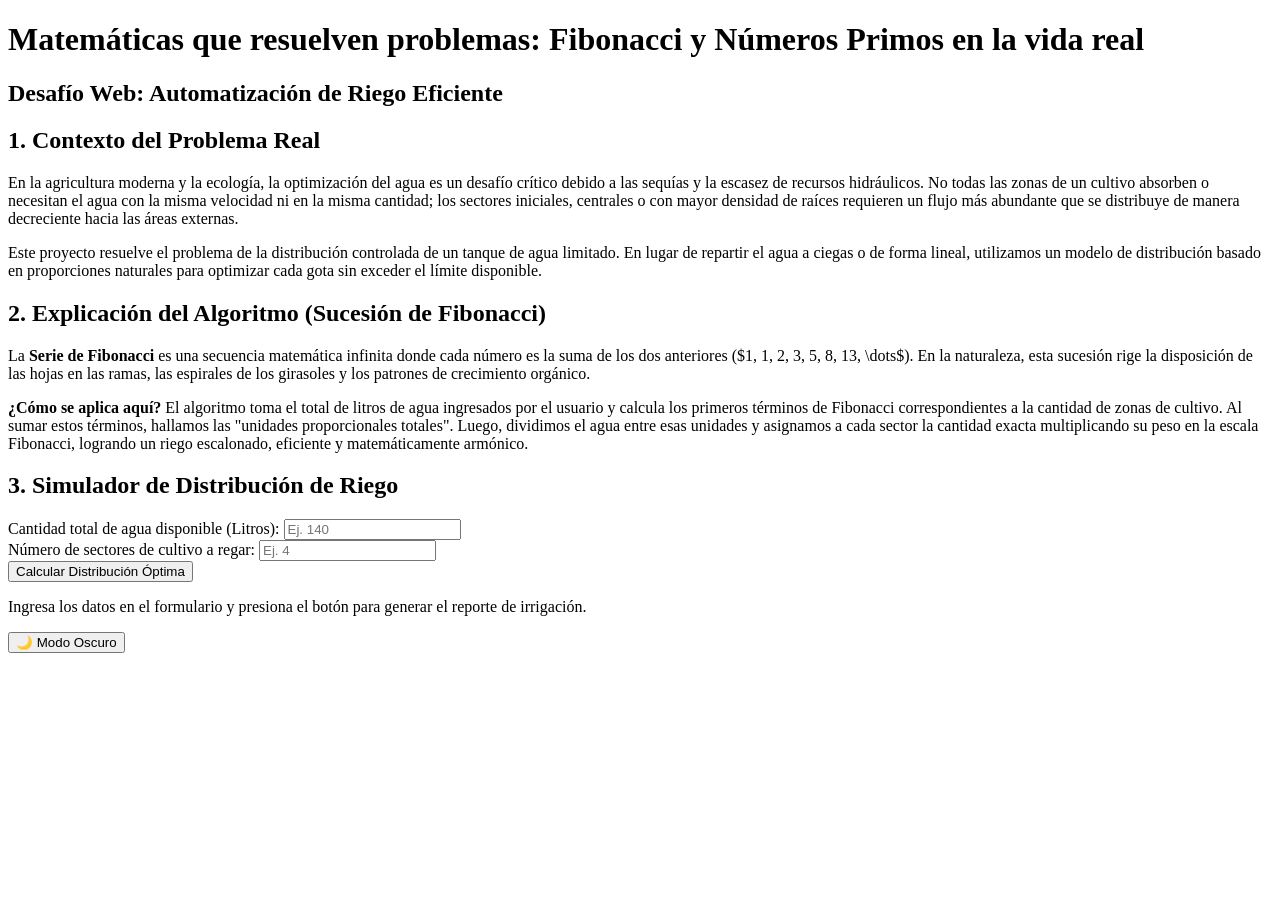
==== index.html @ 9e64b0aa "Add initial HTML structure for irrigation project" ====
<!DOCTYPE html>
<html lang="es">
<head>
    <meta charset="UTF-8">
    <meta name="viewport" content="width=device-width, initial-scale=1.0">
    <title>Matemáticas que resuelven problemas: Fibonacci en Sistemas de Riego</title>
    <link rel="stylesheet" href="estilos.css">
    <link rel="preconnect" href="https://fonts.gstatic.com">
    <link href="https://fonts.googleapis.com/css2?family=Montserrat:wght@400;600;700&family=Open+Sans:wght@400;600&display=swap" rel="stylesheet">
    
    <link rel="stylesheet" href="estilos.css">
</head>
<body>

    <header class="main-header">
        <h1>Matemáticas que resuelven problemas: Fibonacci y Números Primos en la vida real</h1>
        <h2>Desafío Web: Automatización de Riego Eficiente</h2>
    </header>

    <main class="container">
        
        <section class="card">
            <h2>1. Contexto del Problema Real</h2>
            <p>
                En la agricultura moderna y la ecología, la optimización del agua es un desafío crítico debido a las sequías y la escasez de recursos hidráulicos. No todas las zonas de un cultivo absorben o necesitan el agua con la misma velocidad ni en la misma cantidad; los sectores iniciales, centrales o con mayor densidad de raíces requieren un flujo más abundante que se distribuye de manera decreciente hacia las áreas externas.
            </p>
            <p>
                Este proyecto resuelve el problema de la distribución controlada de un tanque de agua limitado. En lugar de repartir el agua a ciegas o de forma lineal, utilizamos un modelo de distribución basado en proporciones naturales para optimizar cada gota sin exceder el límite disponible.
            </p>
        </section>

        <section class="card">
            <h2>2. Explicación del Algoritmo (Sucesión de Fibonacci)</h2>
            <p>
                La <strong>Serie de Fibonacci</strong> es una secuencia matemática infinita donde cada número es la suma de los dos anteriores ($1, 1, 2, 3, 5, 8, 13, \dots$). En la naturaleza, esta sucesión rige la disposición de las hojas en las ramas, las espirales de los girasoles y los patrones de crecimiento orgánico.
            </p>
            <p>
                <strong>¿Cómo se aplica aquí?</strong> El algoritmo toma el total de litros de agua ingresados por el usuario y calcula los primeros términos de Fibonacci correspondientes a la cantidad de zonas de cultivo. Al sumar estos términos, hallamos las "unidades proporcionales totales". Luego, dividimos el agua entre esas unidades y asignamos a cada sector la cantidad exacta multiplicando su peso en la escala Fibonacci, logrando un riego escalonado, eficiente y matemáticamente armónico.
            </p>
        </section>

        <section class="card form-section">
            <h2>3. Simulador de Distribución de Riego</h2>
            <form id="formularioRiego" onsubmit="event.preventDefault(); calcularRiego();">
                
                <div class="form-group">
                    <label for="litros">Cantidad total de agua disponible (Litros):</label>
                    <input type="number" id="litros" placeholder="Ej. 140" min="1" step="any" required>
                </div>

                <div class="form-group">
                    <label for="zonas">Número de sectores de cultivo a regar:</label>
                    <input type="number" id="zonas" placeholder="Ej. 4" min="1" required>
                </div>

                <button type="submit" class="btn-submit">Calcular Distribución Óptima</button>
            </form>
        </section>

        <section id="resultado" class="card result-section">
            <p class="placeholder-text">Ingresa los datos en el formulario y presiona el botón para generar el reporte de irrigación.</p>
        </section>

    </main>

    <script src="script.js"></script>
</body>

<button class="btn-toggle-dark" id="darkToggleBtn" onclick="alternarModoOscuro()">🌙 Modo Oscuro</button>

    <script src="script.js"></script>
</body>
</html>
</html>
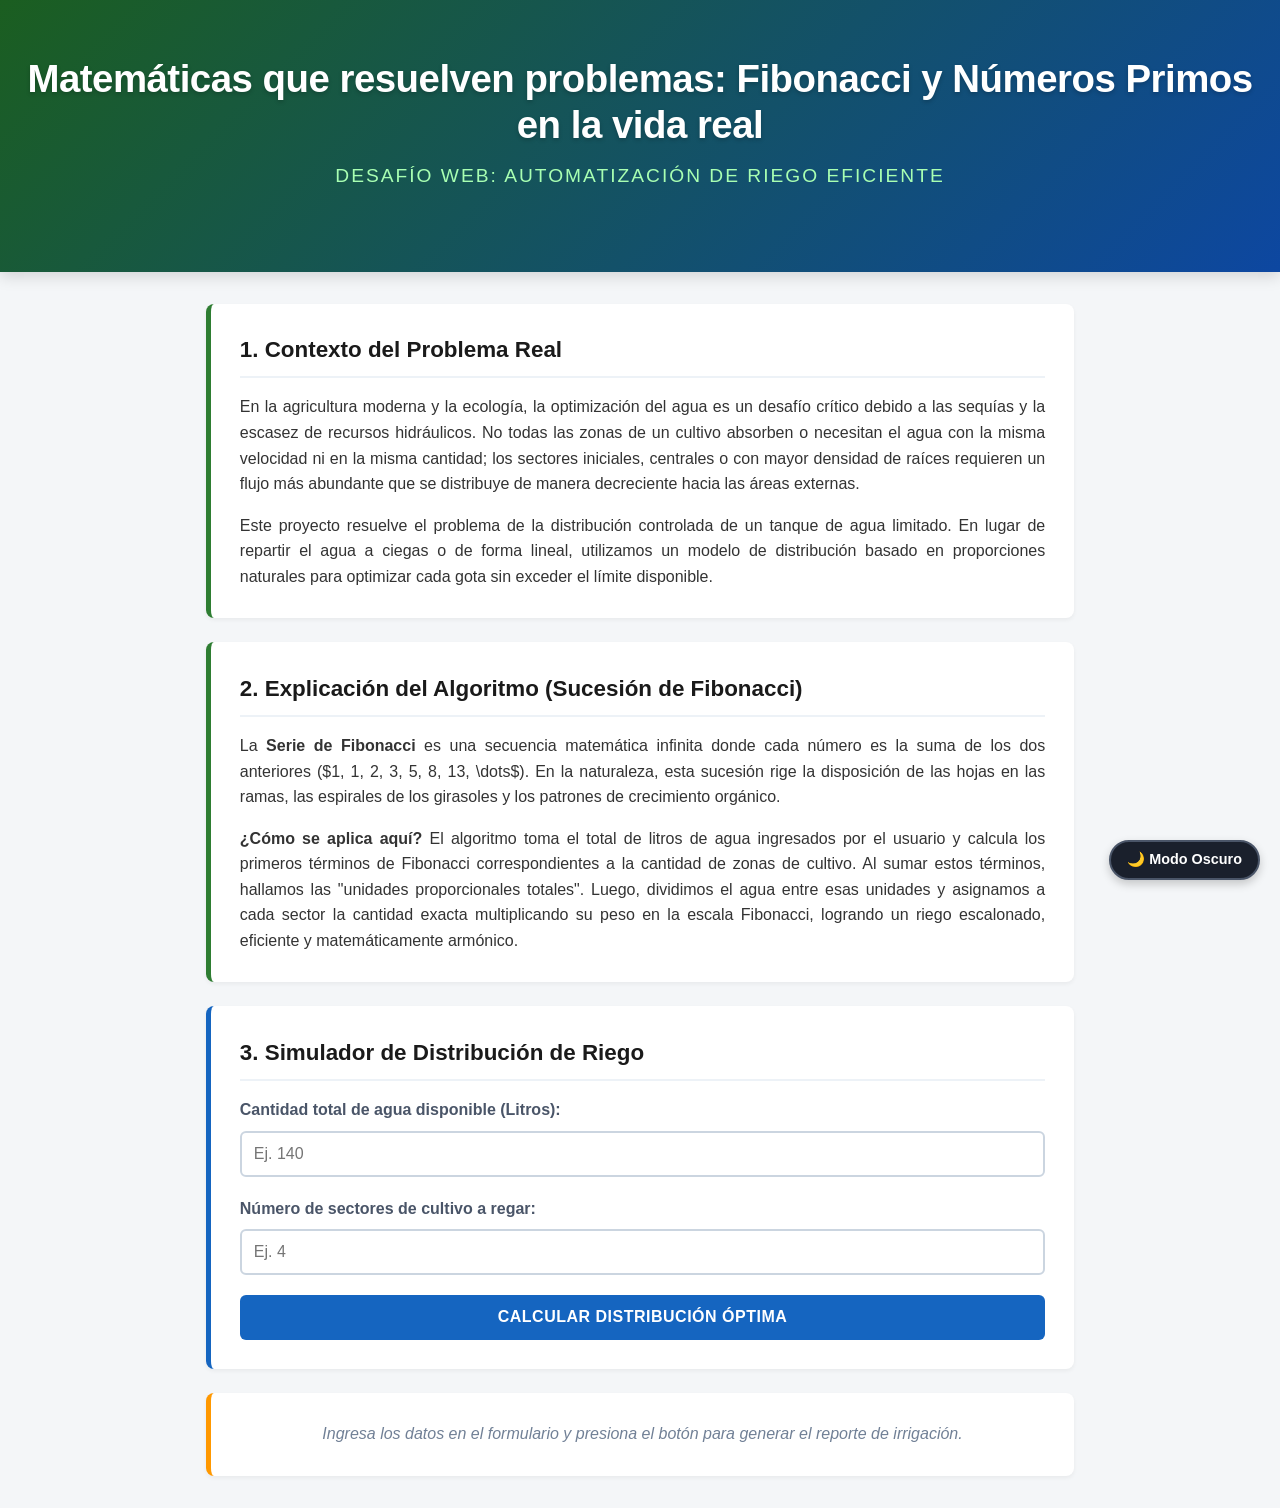
==== commit e9876a22: "Update stylesheet and script paths to include 'Css' and 'Js'" ====
--- a/index.html
+++ b/index.html
@@ -4,11 +4,11 @@
     <meta charset="UTF-8">
     <meta name="viewport" content="width=device-width, initial-scale=1.0">
     <title>Matemáticas que resuelven problemas: Fibonacci en Sistemas de Riego</title>
-    <link rel="stylesheet" href="estilos.css">
+    <link rel="stylesheet" href="Css/estilos.css">
     <link rel="preconnect" href="https://fonts.gstatic.com">
     <link href="https://fonts.googleapis.com/css2?family=Montserrat:wght@400;600;700&family=Open+Sans:wght@400;600&display=swap" rel="stylesheet">
     
-    <link rel="stylesheet" href="estilos.css">
+    <link rel="stylesheet" href="Css/estilos.css">
 </head>
 <body>
 
@@ -63,12 +63,12 @@
 
     </main>
 
-    <script src="script.js"></script>
+    <script src="Js/script.js"></script>
 </body>
 
 <button class="btn-toggle-dark" id="darkToggleBtn" onclick="alternarModoOscuro()">🌙 Modo Oscuro</button>
 
-    <script src="script.js"></script>
+    <script src="Js/script.js"></script>
 </body>
 </html>
 </html>
--- a/Css/estilos.css
+++ b/Css/estilos.css
@@ -0,0 +1,311 @@
+/*variables de diseño*/
+:root {
+    --primary-color: #2e7d32;   /*verde ecología*/
+    --secondary-color: #1565c0; /*azul agua*/
+    --background-color: #f4f6f8;/*gris claro para el fondo*/
+    --card-color: #ffffff;      /*blanco para las secciones*/
+    --text-color: #333333;      /*gris oscuro para lectura cómoda*/
+    --border-radius: 8px;       /*bordes suavizados*/
+    --transition: all 0.3s ease;
+}
+
+* {
+    margin: 0;
+    padding: 0;
+    box-sizing: border-box;
+}
+
+body {
+    font-family: 'Open Sans', sans-serif; /*tipografía limpia para el contenido*/
+    background-color: var(--background-color);
+    color: var(--text-color);
+    line-height: 1.6;
+    padding: 0;
+}
+
+/*estilos de portada*/
+.main-header {
+    background: linear-gradient(135deg, #1b5e20, #0d47a1); /*tonos más profundos de verde y azul*/
+    color: #ffffff;
+    text-align: center;
+    padding: 3.5rem 1.5rem;
+    box-shadow: 0 4px 15px rgba(0, 0, 0, 0.15);
+}
+
+.main-header h1 {
+    font-family: 'Montserrat', sans-serif; /*fuente premium para títulos*/
+    font-size: 2.4rem;
+    font-weight: 700;
+    letter-spacing: -0.5px;
+    margin-bottom: 0.8rem;
+    text-shadow: 0 2px 4px rgba(0, 0, 0, 0.2); /*sombra suave para dar relieve*/
+    line-height: 1.2;
+}
+
+.main-header h2 {
+    font-family: 'Montserrat', sans-serif;
+    font-size: 1.2rem;
+    font-weight: 400;
+    text-transform: uppercase; /*hace que el subtítulo se vea más formal*/
+    letter-spacing: 2px;       /*espaciado entre letras elegante*/
+    color: #a8ffb2;            /*un tono verde claro brillante para contrastar*/
+    margin-bottom: 1.5rem;
+}
+
+.student-info {
+    font-family: 'Open Sans', sans-serif;
+    font-size: 0.95rem;
+    background: rgba(255, 255, 255, 0.12);
+    backdrop-filter: blur(5px); /*efecto de vidrio esmerilado moderno*/
+    -webkit-backdrop-filter: blur(5px);
+    display: inline-block;
+    padding: 0.5rem 1.5rem;
+    border-radius: 30px;
+    border: 1px solid rgba(255, 255, 255, 0.2);
+}
+
+/*contenedor principal y contenedores*/
+.container {
+    max-width: 900px;
+    margin: 2rem auto;
+    padding: 0 1rem;
+    display: flex;
+    flex-direction: column;
+    gap: 1.5rem; /*Separación ordenada entre bloques*/
+}
+
+.card {
+    background-color: var(--card-color);
+    border-radius: var(--border-radius);
+    padding: 1.8rem;
+    box-shadow: 0 2px 4px rgba(0, 0, 0, 0.05);
+    border-left: 5px solid var(--primary-color);
+}
+
+/*se altera color del borde izquierdo para diferenciar la sección de cálculo*/
+.form-section {
+    border-left-color: var(--secondary-color);
+}
+
+.card h2 {
+    color: #1a1a1a;
+    font-size: 1.4rem;
+    margin-bottom: 1rem;
+    border-bottom: 2px solid #edf2f7;
+    padding-bottom: 0.5rem;
+}
+
+.card p {
+    margin-bottom: 1rem;
+    text-align: justify;
+}
+
+.card p:last-child {
+    margin-bottom: 0;
+}
+
+/*formularios de entrada*/
+.form-group {
+    margin-bottom: 1.2rem;
+    display: flex;
+    flex-direction: column;
+    gap: 0.5rem;
+}
+
+.form-group label {
+    font-weight: 600;
+    color: #4a5568;
+}
+
+.form-group input {
+    width: 100%;
+    padding: 0.75rem;
+    border: 2px solid #cbd5e0;
+    border-radius: 6px;
+    font-size: 1rem;
+    transition: var(--transition);
+}
+
+.form-group input:focus {
+    outline: none;
+    border-color: var(--secondary-color);
+    box-shadow: 0 0 0 3px rgba(21, 101, 192, 0.2);
+}
+
+/*boton de ejecucion*/
+.btn-submit {
+    background-color: var(--secondary-color);
+    color: #ffffff;
+    border: none;
+    padding: 0.85rem 1.5rem;
+    font-size: 1rem;
+    font-weight: 600;
+    border-radius: 6px;
+    cursor: pointer;
+    width: 100%;
+    transition: var(--transition);
+    text-transform: uppercase;
+    letter-spacing: 0.5px;
+}
+
+.btn-submit:hover {
+    background-color: #0d47a1;
+    transform: translateY(-1px);
+    box-shadow: 0 4px 6px rgba(0, 0, 0, 0.15);
+}
+
+.btn-submit:active {
+    transform: translateY(0);
+}
+
+/*area de resultados (tabla dinámica)*/
+.result-section {
+    border-left-color: #ff9800; /*naranja para resaltar el resultado*/
+    transition: var(--transition);
+}
+
+.placeholder-text {
+    color: #718096;
+    font-style: italic;
+    text-align: center !important;
+}
+
+/*estilos de creacion de tablas JS*/
+table {
+    width: 100%;
+    border-collapse: collapse;
+    margin-top: 1rem;
+    margin-bottom: 1rem;
+    background-color: #ffffff;
+}
+
+th, td {
+    padding: 0.75rem 1rem;
+    border: 1px solid #e2e8f0;
+}
+
+th {
+    background-color: #f7fafc;
+    color: #4a5568;
+    font-weight: 600;
+}
+
+tr:nth-child(even) {
+    background-color: #f8fafc;
+}
+
+/*diseño responsivo*/
+/*Pantallas medianas (Tablets) y pequeñas (Celulares)*/
+@media (max-width: 768px) {
+    .main-header {
+        padding: 2rem 1rem;
+    }
+
+    .main-header h1 {
+        font-size: 1.6rem;
+    }
+
+    .main-header h2 {
+        font-size: 1.1rem;
+    }
+
+    .container {
+        margin: 1rem auto;
+        gap: 1rem;
+    }
+
+    .card {
+        padding: 1.2rem;
+    }
+
+    th, td {
+        padding: 0.6rem;
+        font-size: 0.9rem;
+    }
+}
+
+@media (max-width: 480px) {
+    .project-links {
+        flex-direction: column;
+        gap: 0.5rem;
+    }
+    
+    .footer-link {
+        width: 100%;
+    }
+}
+
+/*estilos del modo oscuro*/
+/*definimos las variables para el modo oscuro*/
+body.dark-mode {
+    --background-color: #121212; /*fondo general oscuro*/
+    --card-color: #1e1e1e;       /*fondo de las tarjetas gris oscuro*/
+    --text-color: #e0e0e0;       /*texto claro para lectura cómoda*/
+}
+
+/*ajustes específicos para elementos en modo oscuro*/
+body.dark-mode .card h2 {
+    color: #ffffff;
+    border-bottom: 2px solid #333333;
+}
+
+body.dark-mode th {
+    background-color: #2d2d2d;
+    color: #ffffff;
+    border-color: #444444;
+}
+
+body.dark-mode td {
+    border-color: #444444;
+}
+
+body.dark-mode tr:nth-child(even) {
+    background-color: #1e1e1e;
+}
+
+body.dark-mode tr:nth-child(odd) {
+    background-color: #2e2e2e;
+}
+
+body.dark-mode .form-group label {
+    color: #a0aec0;
+}
+
+body.dark-mode .form-group input {
+    background-color: #2d2d2d;
+    border-color: #444444;
+    color: #8f8e8e;
+}
+
+body.dark-mode .placeholder-text {
+    color: #ffffff;
+}
+
+/*botón flotante para cambiar de modo*/
+.btn-toggle-dark {
+    position: fixed;
+    bottom: 20px;
+    right: 20px;
+    background-color: #1a202c;
+    color: #ffffff;
+    border: 2px solid #4a5568;
+    padding: 0.6rem 1rem;
+    font-size: 0.9rem;
+    font-weight: 600;
+    border-radius: 30px;
+    cursor: pointer;
+    box-shadow: 0 4px 10px rgba(0, 0, 0, 0.2);
+    transition: var(--transition);
+    z-index: 1000; /* Asegura que siempre esté por encima */
+}
+
+/*cambia el diseño del botón cuando ya está en modo oscuro*/
+body.dark-mode .btn-toggle-dark {
+    background-color: #ffffff;
+    color: #1a202c;
+    border-color: #ffffff;
+}
+
+.btn-toggle-dark:hover {
+    transform: scale(1.05);
+  }
--- a/Css/estilos.css
+++ b/Css/estilos.css
@@ -0,0 +1,311 @@
+/*variables de diseño*/
+:root {
+    --primary-color: #2e7d32;   /*verde ecología*/
+    --secondary-color: #1565c0; /*azul agua*/
+    --background-color: #f4f6f8;/*gris claro para el fondo*/
+    --card-color: #ffffff;      /*blanco para las secciones*/
+    --text-color: #333333;      /*gris oscuro para lectura cómoda*/
+    --border-radius: 8px;       /*bordes suavizados*/
+    --transition: all 0.3s ease;
+}
+
+* {
+    margin: 0;
+    padding: 0;
+    box-sizing: border-box;
+}
+
+body {
+    font-family: 'Open Sans', sans-serif; /*tipografía limpia para el contenido*/
+    background-color: var(--background-color);
+    color: var(--text-color);
+    line-height: 1.6;
+    padding: 0;
+}
+
+/*estilos de portada*/
+.main-header {
+    background: linear-gradient(135deg, #1b5e20, #0d47a1); /*tonos más profundos de verde y azul*/
+    color: #ffffff;
+    text-align: center;
+    padding: 3.5rem 1.5rem;
+    box-shadow: 0 4px 15px rgba(0, 0, 0, 0.15);
+}
+
+.main-header h1 {
+    font-family: 'Montserrat', sans-serif; /*fuente premium para títulos*/
+    font-size: 2.4rem;
+    font-weight: 700;
+    letter-spacing: -0.5px;
+    margin-bottom: 0.8rem;
+    text-shadow: 0 2px 4px rgba(0, 0, 0, 0.2); /*sombra suave para dar relieve*/
+    line-height: 1.2;
+}
+
+.main-header h2 {
+    font-family: 'Montserrat', sans-serif;
+    font-size: 1.2rem;
+    font-weight: 400;
+    text-transform: uppercase; /*hace que el subtítulo se vea más formal*/
+    letter-spacing: 2px;       /*espaciado entre letras elegante*/
+    color: #a8ffb2;            /*un tono verde claro brillante para contrastar*/
+    margin-bottom: 1.5rem;
+}
+
+.student-info {
+    font-family: 'Open Sans', sans-serif;
+    font-size: 0.95rem;
+    background: rgba(255, 255, 255, 0.12);
+    backdrop-filter: blur(5px); /*efecto de vidrio esmerilado moderno*/
+    -webkit-backdrop-filter: blur(5px);
+    display: inline-block;
+    padding: 0.5rem 1.5rem;
+    border-radius: 30px;
+    border: 1px solid rgba(255, 255, 255, 0.2);
+}
+
+/*contenedor principal y contenedores*/
+.container {
+    max-width: 900px;
+    margin: 2rem auto;
+    padding: 0 1rem;
+    display: flex;
+    flex-direction: column;
+    gap: 1.5rem; /*Separación ordenada entre bloques*/
+}
+
+.card {
+    background-color: var(--card-color);
+    border-radius: var(--border-radius);
+    padding: 1.8rem;
+    box-shadow: 0 2px 4px rgba(0, 0, 0, 0.05);
+    border-left: 5px solid var(--primary-color);
+}
+
+/*se altera color del borde izquierdo para diferenciar la sección de cálculo*/
+.form-section {
+    border-left-color: var(--secondary-color);
+}
+
+.card h2 {
+    color: #1a1a1a;
+    font-size: 1.4rem;
+    margin-bottom: 1rem;
+    border-bottom: 2px solid #edf2f7;
+    padding-bottom: 0.5rem;
+}
+
+.card p {
+    margin-bottom: 1rem;
+    text-align: justify;
+}
+
+.card p:last-child {
+    margin-bottom: 0;
+}
+
+/*formularios de entrada*/
+.form-group {
+    margin-bottom: 1.2rem;
+    display: flex;
+    flex-direction: column;
+    gap: 0.5rem;
+}
+
+.form-group label {
+    font-weight: 600;
+    color: #4a5568;
+}
+
+.form-group input {
+    width: 100%;
+    padding: 0.75rem;
+    border: 2px solid #cbd5e0;
+    border-radius: 6px;
+    font-size: 1rem;
+    transition: var(--transition);
+}
+
+.form-group input:focus {
+    outline: none;
+    border-color: var(--secondary-color);
+    box-shadow: 0 0 0 3px rgba(21, 101, 192, 0.2);
+}
+
+/*boton de ejecucion*/
+.btn-submit {
+    background-color: var(--secondary-color);
+    color: #ffffff;
+    border: none;
+    padding: 0.85rem 1.5rem;
+    font-size: 1rem;
+    font-weight: 600;
+    border-radius: 6px;
+    cursor: pointer;
+    width: 100%;
+    transition: var(--transition);
+    text-transform: uppercase;
+    letter-spacing: 0.5px;
+}
+
+.btn-submit:hover {
+    background-color: #0d47a1;
+    transform: translateY(-1px);
+    box-shadow: 0 4px 6px rgba(0, 0, 0, 0.15);
+}
+
+.btn-submit:active {
+    transform: translateY(0);
+}
+
+/*area de resultados (tabla dinámica)*/
+.result-section {
+    border-left-color: #ff9800; /*naranja para resaltar el resultado*/
+    transition: var(--transition);
+}
+
+.placeholder-text {
+    color: #718096;
+    font-style: italic;
+    text-align: center !important;
+}
+
+/*estilos de creacion de tablas JS*/
+table {
+    width: 100%;
+    border-collapse: collapse;
+    margin-top: 1rem;
+    margin-bottom: 1rem;
+    background-color: #ffffff;
+}
+
+th, td {
+    padding: 0.75rem 1rem;
+    border: 1px solid #e2e8f0;
+}
+
+th {
+    background-color: #f7fafc;
+    color: #4a5568;
+    font-weight: 600;
+}
+
+tr:nth-child(even) {
+    background-color: #f8fafc;
+}
+
+/*diseño responsivo*/
+/*Pantallas medianas (Tablets) y pequeñas (Celulares)*/
+@media (max-width: 768px) {
+    .main-header {
+        padding: 2rem 1rem;
+    }
+
+    .main-header h1 {
+        font-size: 1.6rem;
+    }
+
+    .main-header h2 {
+        font-size: 1.1rem;
+    }
+
+    .container {
+        margin: 1rem auto;
+        gap: 1rem;
+    }
+
+    .card {
+        padding: 1.2rem;
+    }
+
+    th, td {
+        padding: 0.6rem;
+        font-size: 0.9rem;
+    }
+}
+
+@media (max-width: 480px) {
+    .project-links {
+        flex-direction: column;
+        gap: 0.5rem;
+    }
+    
+    .footer-link {
+        width: 100%;
+    }
+}
+
+/*estilos del modo oscuro*/
+/*definimos las variables para el modo oscuro*/
+body.dark-mode {
+    --background-color: #121212; /*fondo general oscuro*/
+    --card-color: #1e1e1e;       /*fondo de las tarjetas gris oscuro*/
+    --text-color: #e0e0e0;       /*texto claro para lectura cómoda*/
+}
+
+/*ajustes específicos para elementos en modo oscuro*/
+body.dark-mode .card h2 {
+    color: #ffffff;
+    border-bottom: 2px solid #333333;
+}
+
+body.dark-mode th {
+    background-color: #2d2d2d;
+    color: #ffffff;
+    border-color: #444444;
+}
+
+body.dark-mode td {
+    border-color: #444444;
+}
+
+body.dark-mode tr:nth-child(even) {
+    background-color: #1e1e1e;
+}
+
+body.dark-mode tr:nth-child(odd) {
+    background-color: #2e2e2e;
+}
+
+body.dark-mode .form-group label {
+    color: #a0aec0;
+}
+
+body.dark-mode .form-group input {
+    background-color: #2d2d2d;
+    border-color: #444444;
+    color: #8f8e8e;
+}
+
+body.dark-mode .placeholder-text {
+    color: #ffffff;
+}
+
+/*botón flotante para cambiar de modo*/
+.btn-toggle-dark {
+    position: fixed;
+    bottom: 20px;
+    right: 20px;
+    background-color: #1a202c;
+    color: #ffffff;
+    border: 2px solid #4a5568;
+    padding: 0.6rem 1rem;
+    font-size: 0.9rem;
+    font-weight: 600;
+    border-radius: 30px;
+    cursor: pointer;
+    box-shadow: 0 4px 10px rgba(0, 0, 0, 0.2);
+    transition: var(--transition);
+    z-index: 1000; /* Asegura que siempre esté por encima */
+}
+
+/*cambia el diseño del botón cuando ya está en modo oscuro*/
+body.dark-mode .btn-toggle-dark {
+    background-color: #ffffff;
+    color: #1a202c;
+    border-color: #ffffff;
+}
+
+.btn-toggle-dark:hover {
+    transform: scale(1.05);
+  }
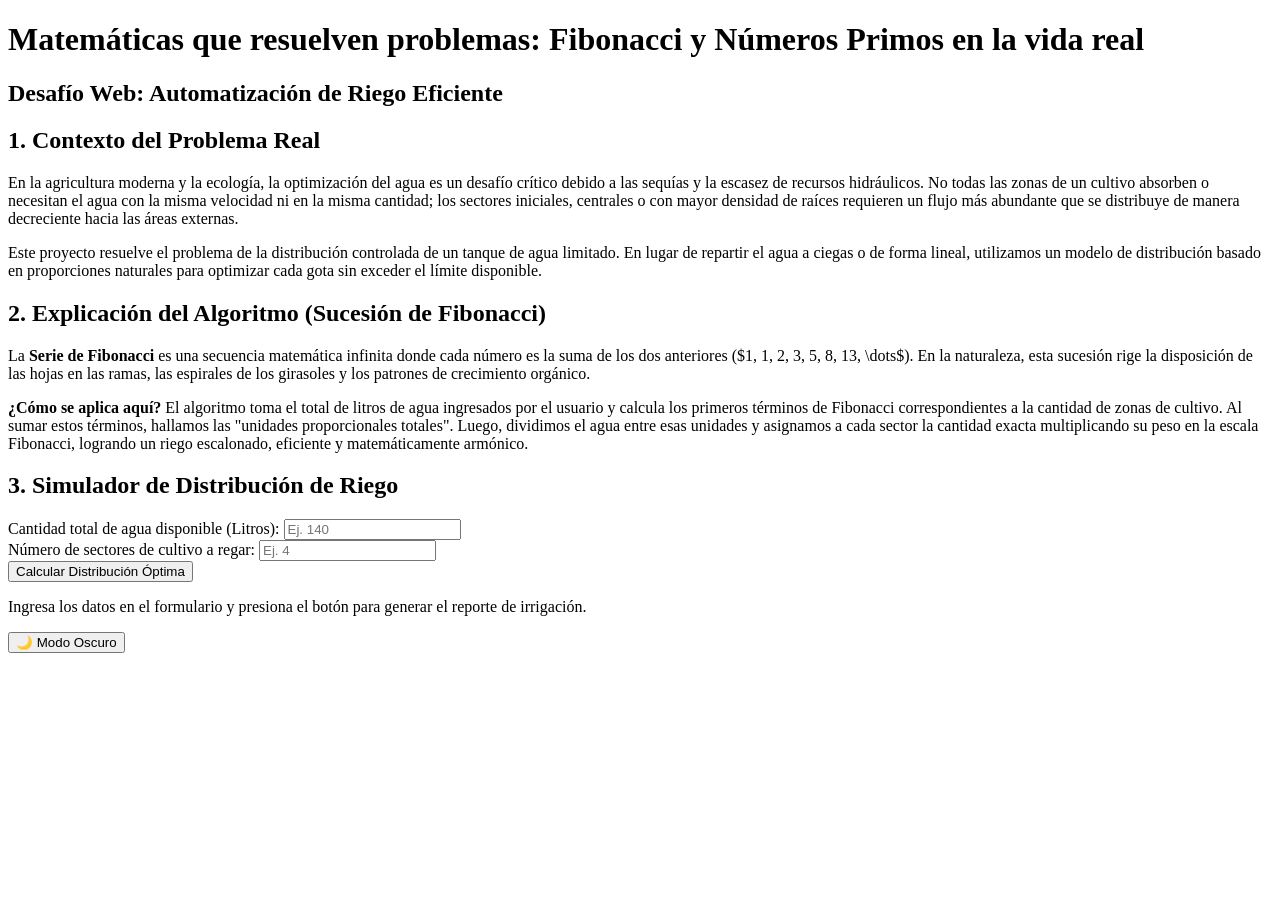
==== commit 70b57590: "Update index.html" ====
--- a/index.html
+++ b/index.html
@@ -4,11 +4,11 @@
     <meta charset="UTF-8">
     <meta name="viewport" content="width=device-width, initial-scale=1.0">
     <title>Matemáticas que resuelven problemas: Fibonacci en Sistemas de Riego</title>
-    <link rel="stylesheet" href="Css/estilos.css">
+    <link rel="stylesheet" href="estilos.css">
     <link rel="preconnect" href="https://fonts.gstatic.com">
     <link href="https://fonts.googleapis.com/css2?family=Montserrat:wght@400;600;700&family=Open+Sans:wght@400;600&display=swap" rel="stylesheet">
     
-    <link rel="stylesheet" href="Css/estilos.css">
+    <link rel="stylesheet" href="estilos.css">
 </head>
 <body>
 
@@ -63,12 +63,12 @@
 
     </main>
 
-    <script src="Js/script.js"></script>
+    <script src="script.js"></script>
 </body>
 
 <button class="btn-toggle-dark" id="darkToggleBtn" onclick="alternarModoOscuro()">🌙 Modo Oscuro</button>
 
-    <script src="Js/script.js"></script>
+    <script src="script.js"></script>
 </body>
 </html>
 </html>
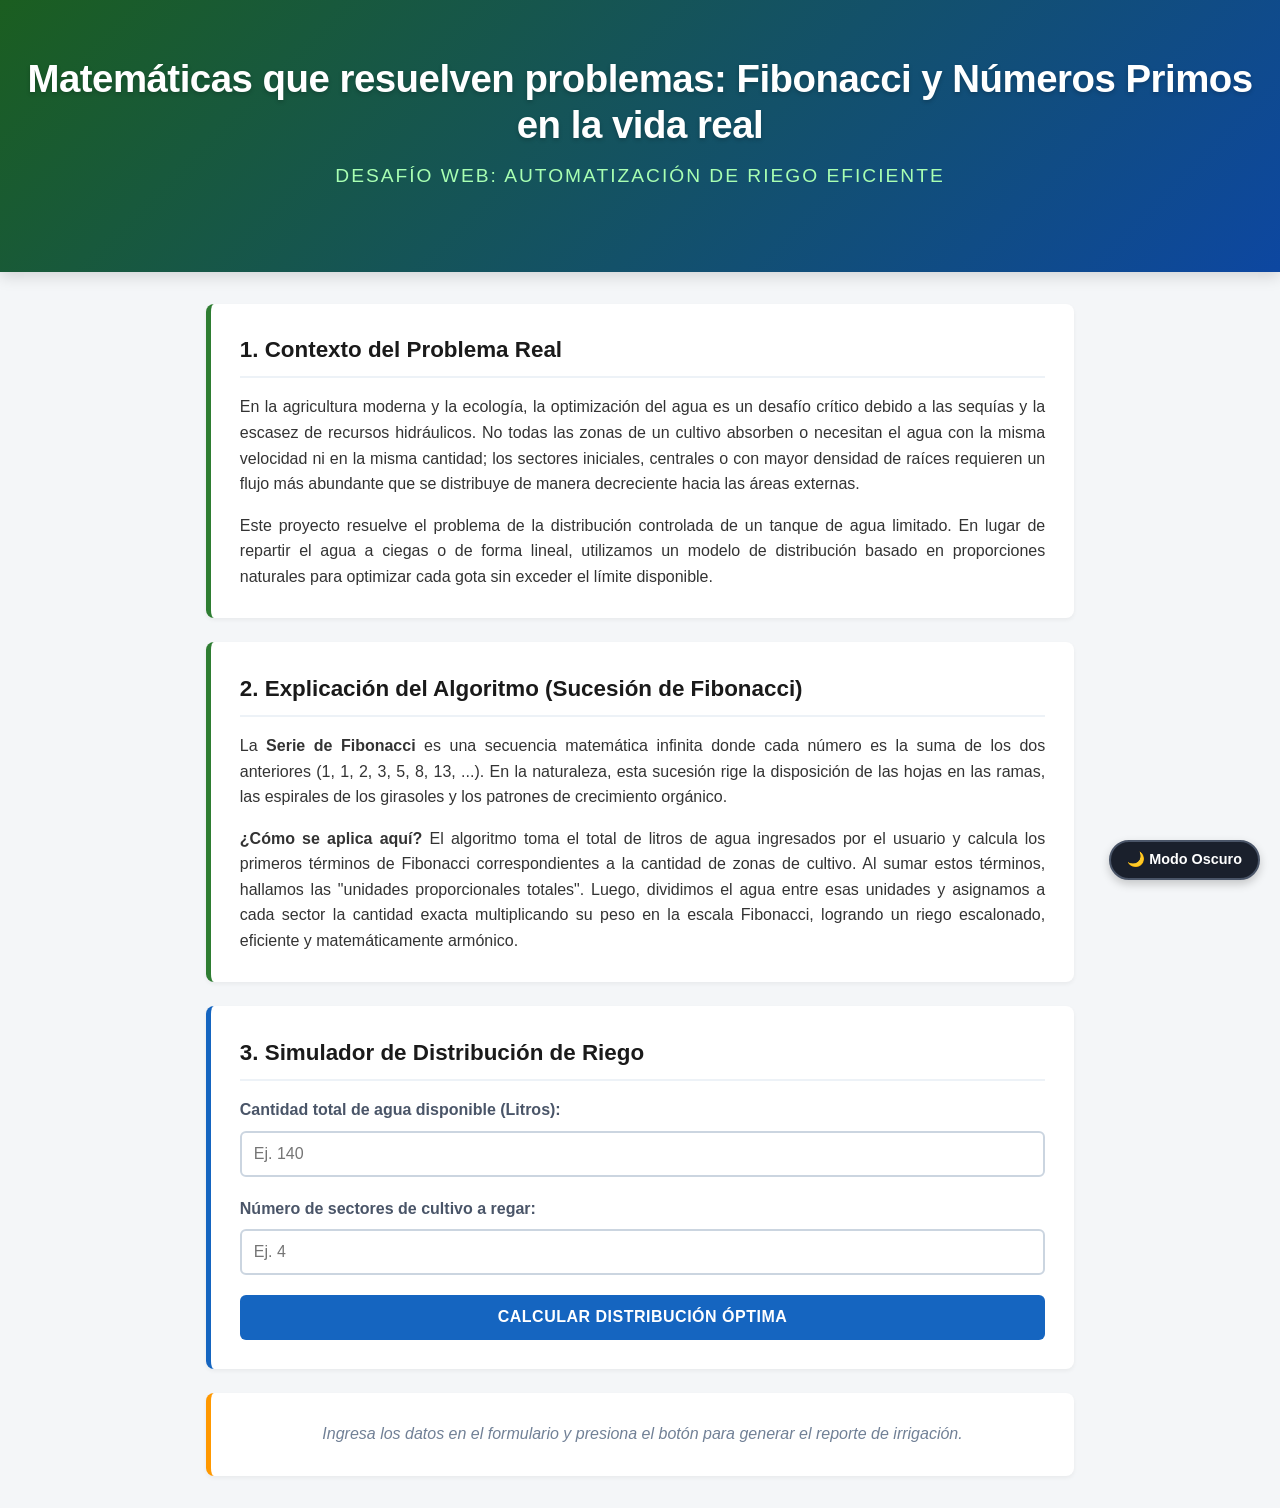
==== commit 4864e7ef: "Refactor HTML structure and improve accessibility" ====
--- a/index.html
+++ b/index.html
@@ -4,12 +4,14 @@
     <meta charset="UTF-8">
     <meta name="viewport" content="width=device-width, initial-scale=1.0">
     <title>Matemáticas que resuelven problemas: Fibonacci en Sistemas de Riego</title>
+
     <link rel="stylesheet" href="estilos.css">
+
     <link rel="preconnect" href="https://fonts.gstatic.com">
+
     <link href="https://fonts.googleapis.com/css2?family=Montserrat:wght@400;600;700&family=Open+Sans:wght@400;600&display=swap" rel="stylesheet">
-    
-    <link rel="stylesheet" href="estilos.css">
 </head>
+
 <body>
 
     <header class="main-header">
@@ -21,9 +23,11 @@
         
         <section class="card">
             <h2>1. Contexto del Problema Real</h2>
+
             <p>
                 En la agricultura moderna y la ecología, la optimización del agua es un desafío crítico debido a las sequías y la escasez de recursos hidráulicos. No todas las zonas de un cultivo absorben o necesitan el agua con la misma velocidad ni en la misma cantidad; los sectores iniciales, centrales o con mayor densidad de raíces requieren un flujo más abundante que se distribuye de manera decreciente hacia las áreas externas.
             </p>
+
             <p>
                 Este proyecto resuelve el problema de la distribución controlada de un tanque de agua limitado. En lugar de repartir el agua a ciegas o de forma lineal, utilizamos un modelo de distribución basado en proporciones naturales para optimizar cada gota sin exceder el límite disponible.
             </p>
@@ -31,9 +35,11 @@
 
         <section class="card">
             <h2>2. Explicación del Algoritmo (Sucesión de Fibonacci)</h2>
+
             <p>
-                La <strong>Serie de Fibonacci</strong> es una secuencia matemática infinita donde cada número es la suma de los dos anteriores ($1, 1, 2, 3, 5, 8, 13, \dots$). En la naturaleza, esta sucesión rige la disposición de las hojas en las ramas, las espirales de los girasoles y los patrones de crecimiento orgánico.
+                La <strong>Serie de Fibonacci</strong> es una secuencia matemática infinita donde cada número es la suma de los dos anteriores (1, 1, 2, 3, 5, 8, 13, ...). En la naturaleza, esta sucesión rige la disposición de las hojas en las ramas, las espirales de los girasoles y los patrones de crecimiento orgánico.
             </p>
+
             <p>
                 <strong>¿Cómo se aplica aquí?</strong> El algoritmo toma el total de litros de agua ingresados por el usuario y calcula los primeros términos de Fibonacci correspondientes a la cantidad de zonas de cultivo. Al sumar estos términos, hallamos las "unidades proporcionales totales". Luego, dividimos el agua entre esas unidades y asignamos a cada sector la cantidad exacta multiplicando su peso en la escala Fibonacci, logrando un riego escalonado, eficiente y matemáticamente armónico.
             </p>
@@ -41,34 +47,61 @@
 
         <section class="card form-section">
             <h2>3. Simulador de Distribución de Riego</h2>
+
             <form id="formularioRiego" onsubmit="event.preventDefault(); calcularRiego();">
                 
                 <div class="form-group">
-                    <label for="litros">Cantidad total de agua disponible (Litros):</label>
-                    <input type="number" id="litros" placeholder="Ej. 140" min="1" step="any" required>
+                    <label for="litros">
+                        Cantidad total de agua disponible (Litros):
+                    </label>
+
+                    <input 
+                        type="number" 
+                        id="litros" 
+                        placeholder="Ej. 140" 
+                        min="1" 
+                        step="any" 
+                        required
+                    >
                 </div>
 
                 <div class="form-group">
-                    <label for="zonas">Número de sectores de cultivo a regar:</label>
-                    <input type="number" id="zonas" placeholder="Ej. 4" min="1" required>
+                    <label for="zonas">
+                        Número de sectores de cultivo a regar:
+                    </label>
+
+                    <input 
+                        type="number" 
+                        id="zonas" 
+                        placeholder="Ej. 4" 
+                        min="1" 
+                        required
+                    >
                 </div>
 
-                <button type="submit" class="btn-submit">Calcular Distribución Óptima</button>
+                <button type="submit" class="btn-submit">
+                    Calcular Distribución Óptima
+                </button>
             </form>
         </section>
 
         <section id="resultado" class="card result-section">
-            <p class="placeholder-text">Ingresa los datos en el formulario y presiona el botón para generar el reporte de irrigación.</p>
+            <p class="placeholder-text">
+                Ingresa los datos en el formulario y presiona el botón para generar el reporte de irrigación.
+            </p>
         </section>
 
     </main>
 
-    <script src="script.js"></script>
-</body>
-
-<button class="btn-toggle-dark" id="darkToggleBtn" onclick="alternarModoOscuro()">🌙 Modo Oscuro</button>
+    <button 
+        class="btn-toggle-dark" 
+        id="darkToggleBtn" 
+        onclick="alternarModoOscuro()"
+    >
+        🌙 Modo Oscuro
+    </button>
 
     <script src="script.js"></script>
+
 </body>
 </html>
-</html>
--- a/estilos.css
+++ b/estilos.css
@@ -0,0 +1,311 @@
+/*variables de diseño*/
+:root {
+    --primary-color: #2e7d32;   /*verde ecología*/
+    --secondary-color: #1565c0; /*azul agua*/
+    --background-color: #f4f6f8;/*gris claro para el fondo*/
+    --card-color: #ffffff;      /*blanco para las secciones*/
+    --text-color: #333333;      /*gris oscuro para lectura cómoda*/
+    --border-radius: 8px;       /*bordes suavizados*/
+    --transition: all 0.3s ease;
+}
+
+* {
+    margin: 0;
+    padding: 0;
+    box-sizing: border-box;
+}
+
+body {
+    font-family: 'Open Sans', sans-serif; /*tipografía limpia para el contenido*/
+    background-color: var(--background-color);
+    color: var(--text-color);
+    line-height: 1.6;
+    padding: 0;
+}
+
+/*estilos de portada*/
+.main-header {
+    background: linear-gradient(135deg, #1b5e20, #0d47a1); /*tonos más profundos de verde y azul*/
+    color: #ffffff;
+    text-align: center;
+    padding: 3.5rem 1.5rem;
+    box-shadow: 0 4px 15px rgba(0, 0, 0, 0.15);
+}
+
+.main-header h1 {
+    font-family: 'Montserrat', sans-serif; /*fuente premium para títulos*/
+    font-size: 2.4rem;
+    font-weight: 700;
+    letter-spacing: -0.5px;
+    margin-bottom: 0.8rem;
+    text-shadow: 0 2px 4px rgba(0, 0, 0, 0.2); /*sombra suave para dar relieve*/
+    line-height: 1.2;
+}
+
+.main-header h2 {
+    font-family: 'Montserrat', sans-serif;
+    font-size: 1.2rem;
+    font-weight: 400;
+    text-transform: uppercase; /*hace que el subtítulo se vea más formal*/
+    letter-spacing: 2px;       /*espaciado entre letras elegante*/
+    color: #a8ffb2;            /*un tono verde claro brillante para contrastar*/
+    margin-bottom: 1.5rem;
+}
+
+.student-info {
+    font-family: 'Open Sans', sans-serif;
+    font-size: 0.95rem;
+    background: rgba(255, 255, 255, 0.12);
+    backdrop-filter: blur(5px); /*efecto de vidrio esmerilado moderno*/
+    -webkit-backdrop-filter: blur(5px);
+    display: inline-block;
+    padding: 0.5rem 1.5rem;
+    border-radius: 30px;
+    border: 1px solid rgba(255, 255, 255, 0.2);
+}
+
+/*contenedor principal y contenedores*/
+.container {
+    max-width: 900px;
+    margin: 2rem auto;
+    padding: 0 1rem;
+    display: flex;
+    flex-direction: column;
+    gap: 1.5rem; /*Separación ordenada entre bloques*/
+}
+
+.card {
+    background-color: var(--card-color);
+    border-radius: var(--border-radius);
+    padding: 1.8rem;
+    box-shadow: 0 2px 4px rgba(0, 0, 0, 0.05);
+    border-left: 5px solid var(--primary-color);
+}
+
+/*se altera color del borde izquierdo para diferenciar la sección de cálculo*/
+.form-section {
+    border-left-color: var(--secondary-color);
+}
+
+.card h2 {
+    color: #1a1a1a;
+    font-size: 1.4rem;
+    margin-bottom: 1rem;
+    border-bottom: 2px solid #edf2f7;
+    padding-bottom: 0.5rem;
+}
+
+.card p {
+    margin-bottom: 1rem;
+    text-align: justify;
+}
+
+.card p:last-child {
+    margin-bottom: 0;
+}
+
+/*formularios de entrada*/
+.form-group {
+    margin-bottom: 1.2rem;
+    display: flex;
+    flex-direction: column;
+    gap: 0.5rem;
+}
+
+.form-group label {
+    font-weight: 600;
+    color: #4a5568;
+}
+
+.form-group input {
+    width: 100%;
+    padding: 0.75rem;
+    border: 2px solid #cbd5e0;
+    border-radius: 6px;
+    font-size: 1rem;
+    transition: var(--transition);
+}
+
+.form-group input:focus {
+    outline: none;
+    border-color: var(--secondary-color);
+    box-shadow: 0 0 0 3px rgba(21, 101, 192, 0.2);
+}
+
+/*boton de ejecucion*/
+.btn-submit {
+    background-color: var(--secondary-color);
+    color: #ffffff;
+    border: none;
+    padding: 0.85rem 1.5rem;
+    font-size: 1rem;
+    font-weight: 600;
+    border-radius: 6px;
+    cursor: pointer;
+    width: 100%;
+    transition: var(--transition);
+    text-transform: uppercase;
+    letter-spacing: 0.5px;
+}
+
+.btn-submit:hover {
+    background-color: #0d47a1;
+    transform: translateY(-1px);
+    box-shadow: 0 4px 6px rgba(0, 0, 0, 0.15);
+}
+
+.btn-submit:active {
+    transform: translateY(0);
+}
+
+/*area de resultados (tabla dinámica)*/
+.result-section {
+    border-left-color: #ff9800; /*naranja para resaltar el resultado*/
+    transition: var(--transition);
+}
+
+.placeholder-text {
+    color: #718096;
+    font-style: italic;
+    text-align: center !important;
+}
+
+/*estilos de creacion de tablas JS*/
+table {
+    width: 100%;
+    border-collapse: collapse;
+    margin-top: 1rem;
+    margin-bottom: 1rem;
+    background-color: #ffffff;
+}
+
+th, td {
+    padding: 0.75rem 1rem;
+    border: 1px solid #e2e8f0;
+}
+
+th {
+    background-color: #f7fafc;
+    color: #4a5568;
+    font-weight: 600;
+}
+
+tr:nth-child(even) {
+    background-color: #f8fafc;
+}
+
+/*diseño responsivo*/
+/*Pantallas medianas (Tablets) y pequeñas (Celulares)*/
+@media (max-width: 768px) {
+    .main-header {
+        padding: 2rem 1rem;
+    }
+
+    .main-header h1 {
+        font-size: 1.6rem;
+    }
+
+    .main-header h2 {
+        font-size: 1.1rem;
+    }
+
+    .container {
+        margin: 1rem auto;
+        gap: 1rem;
+    }
+
+    .card {
+        padding: 1.2rem;
+    }
+
+    th, td {
+        padding: 0.6rem;
+        font-size: 0.9rem;
+    }
+}
+
+@media (max-width: 480px) {
+    .project-links {
+        flex-direction: column;
+        gap: 0.5rem;
+    }
+    
+    .footer-link {
+        width: 100%;
+    }
+}
+
+/*estilos del modo oscuro*/
+/*definimos las variables para el modo oscuro*/
+body.dark-mode {
+    --background-color: #121212; /*fondo general oscuro*/
+    --card-color: #1e1e1e;       /*fondo de las tarjetas gris oscuro*/
+    --text-color: #e0e0e0;       /*texto claro para lectura cómoda*/
+}
+
+/*ajustes específicos para elementos en modo oscuro*/
+body.dark-mode .card h2 {
+    color: #ffffff;
+    border-bottom: 2px solid #333333;
+}
+
+body.dark-mode th {
+    background-color: #2d2d2d;
+    color: #ffffff;
+    border-color: #444444;
+}
+
+body.dark-mode td {
+    border-color: #444444;
+}
+
+body.dark-mode tr:nth-child(even) {
+    background-color: #1e1e1e;
+}
+
+body.dark-mode tr:nth-child(odd) {
+    background-color: #2e2e2e;
+}
+
+body.dark-mode .form-group label {
+    color: #a0aec0;
+}
+
+body.dark-mode .form-group input {
+    background-color: #2d2d2d;
+    border-color: #444444;
+    color: #8f8e8e;
+}
+
+body.dark-mode .placeholder-text {
+    color: #ffffff;
+}
+
+/*botón flotante para cambiar de modo*/
+.btn-toggle-dark {
+    position: fixed;
+    bottom: 20px;
+    right: 20px;
+    background-color: #1a202c;
+    color: #ffffff;
+    border: 2px solid #4a5568;
+    padding: 0.6rem 1rem;
+    font-size: 0.9rem;
+    font-weight: 600;
+    border-radius: 30px;
+    cursor: pointer;
+    box-shadow: 0 4px 10px rgba(0, 0, 0, 0.2);
+    transition: var(--transition);
+    z-index: 1000; /* Asegura que siempre esté por encima */
+}
+
+/*cambia el diseño del botón cuando ya está en modo oscuro*/
+body.dark-mode .btn-toggle-dark {
+    background-color: #ffffff;
+    color: #1a202c;
+    border-color: #ffffff;
+}
+
+.btn-toggle-dark:hover {
+    transform: scale(1.05);
+  }
